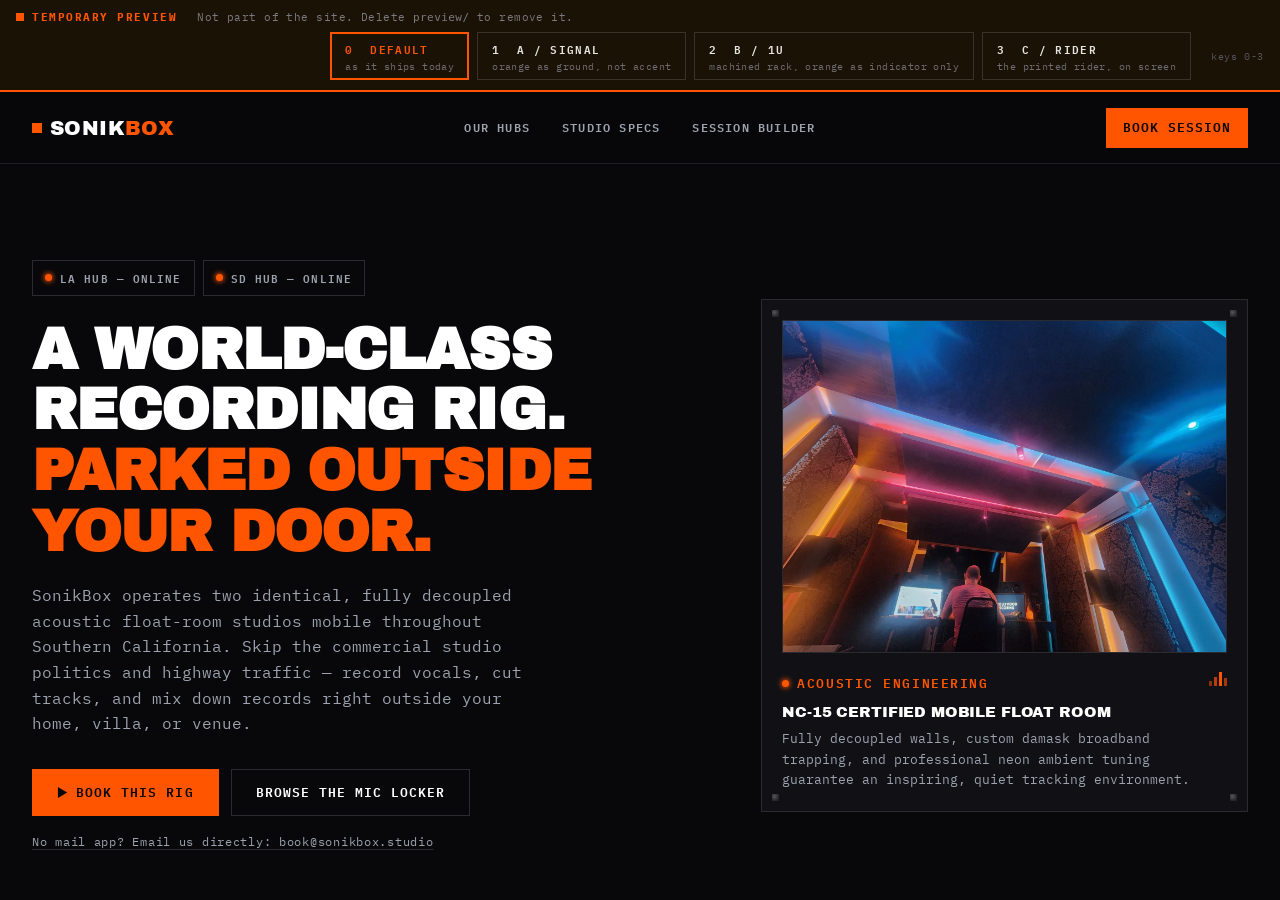
==== preview/index.html @ 2622ce6c "feat: add temporary three-direction visual preview Part two of the polish pass: where the audit foun" ====
<!doctype html>
<html lang="en">
<head>
<meta charset="UTF-8" />
<meta name="viewport" content="width=device-width, initial-scale=1" />
<title>SonikBox — direction preview (temporary)</title>
<meta name="robots" content="noindex, nofollow" />
<meta name="color-scheme" content="dark" />
<link rel="preconnect" href="https://fonts.googleapis.com" />
<link rel="preconnect" href="https://fonts.gstatic.com" crossorigin />
<link href="https://fonts.googleapis.com/css2?family=Archivo+Black&family=IBM+Plex+Mono:wght@400;500;600;700&display=swap" rel="stylesheet" />
<style>
  * { box-sizing: border-box; }
  html, body { height: 100%; }
  body {
    margin: 0;
    background: #08080a;
    color: #9ca3af;
    font-family: "IBM Plex Mono", Consolas, monospace;
    display: flex;
    flex-direction: column;
  }
  .bar {
    flex: 0 0 auto;
    display: flex;
    flex-wrap: wrap;
    align-items: center;
    gap: 8px 20px;
    padding: 10px 16px;
    background: #1b1206;
    border-bottom: 2px solid #ff5500;
  }
  .stamp {
    display: inline-flex;
    align-items: center;
    gap: 8px;
    font-size: 11px;
    font-weight: 700;
    letter-spacing: 0.14em;
    text-transform: uppercase;
    color: #ff5500;
  }
  .stamp::before {
    content: "";
    width: 8px;
    height: 8px;
    background: #ff5500;
  }
  .note { font-size: 11px; letter-spacing: 0.04em; color: #7c7a80; }
  .options { display: flex; flex-wrap: wrap; gap: 8px; margin-left: auto; }
  .opt {
    appearance: none;
    display: inline-flex;
    flex-direction: column;
    gap: 2px;
    min-height: 44px;
    padding: 6px 14px;
    background: transparent;
    border: 1px solid #3a3229;
    border-radius: 0;
    color: #9ca3af;
    font: inherit;
    font-size: 11px;
    letter-spacing: 0.1em;
    text-transform: uppercase;
    text-align: left;
    cursor: pointer;
  }
  .opt b { color: #e8e6e2; font-weight: 600; letter-spacing: 0.12em; }
  .opt span { font-size: 10px; letter-spacing: 0.04em; text-transform: none; color: #6f6d73; }
  .opt:hover { border-color: #b33c00; }
  .opt[aria-pressed="true"] { border-color: #ff5500; box-shadow: inset 0 0 0 1px #ff5500; }
  .opt[aria-pressed="true"] b { color: #ff5500; }
  .opt:focus-visible { outline: 2px solid #ff5500; outline-offset: 2px; }
  .kbd { font-size: 10px; color: #55535a; letter-spacing: 0.06em; }
  iframe { flex: 1 1 auto; width: 100%; border: 0; display: block; background: #08080a; }
  @media (max-width: 700px) {
    .options { margin-left: 0; width: 100%; }
    .opt { flex: 1 1 auto; }
  }
</style>
</head>
<body>

<div class="bar">
  <span class="stamp">Temporary preview</span>
  <span class="note">Not part of the site. Delete <code>preview/</code> to remove it.</span>
  <div class="options" id="options" role="group" aria-label="Visual direction"></div>
  <span class="kbd">keys 0-3</span>
</div>

<iframe id="stage" title="SonikBox site preview" src="../index.html"></iframe>

<script>
(function () {
  "use strict";

  var DIRECTIONS = [
    { key: "default", label: "Default", blurb: "as it ships today" },
    { key: "signal", label: "A / Signal", blurb: "orange as ground, not accent" },
    { key: "1u", label: "B / 1U", blurb: "machined rack, orange as indicator only" },
    { key: "rider", label: "C / Rider", blurb: "the printed rider, on screen" }
  ];

  var stage = document.getElementById("stage");
  var options = document.getElementById("options");
  var current = fromHash();

  function fromHash() {
    var want = (location.hash || "").replace("#", "");
    for (var i = 0; i < DIRECTIONS.length; i++) {
      if (DIRECTIONS[i].key === want) { return want; }
    }
    return "default";
  }

  // Same-origin, so the direction sheet is appended straight into the framed
  // document. The site's own files are never touched.
  function apply() {
    var doc = stage.contentDocument;
    if (!doc || !doc.head) { return; }
    var link = doc.getElementById("preview-direction");
    if (current === "default") {
      if (link) { link.remove(); }
    } else {
      if (!link) {
        link = doc.createElement("link");
        link.id = "preview-direction";
        link.rel = "stylesheet";
        doc.head.appendChild(link);
      }
      // Cache-bust: these sheets are edited live while the captain watches.
      link.setAttribute("href", "preview/direction-" + current + ".css?t=" + Date.now());
    }
    [].forEach.call(options.children, function (btn) {
      btn.setAttribute("aria-pressed", String(btn.dataset.key === current));
    });
  }

  DIRECTIONS.forEach(function (d, i) {
    var btn = document.createElement("button");
    btn.type = "button";
    btn.className = "opt";
    btn.dataset.key = d.key;
    btn.innerHTML = "<b>" + i + " &nbsp;" + d.label + "</b><span>" + d.blurb + "</span>";
    btn.addEventListener("click", function () {
      current = d.key;
      history.replaceState(null, "", "#" + d.key);
      apply();
    });
    options.appendChild(btn);
  });

  stage.addEventListener("load", apply);
  window.addEventListener("hashchange", function () { current = fromHash(); apply(); });
  document.addEventListener("keydown", function (e) {
    var i = "0123".indexOf(e.key);
    if (i >= 0 && !e.metaKey && !e.ctrlKey && !e.altKey) {
      current = DIRECTIONS[i].key;
      history.replaceState(null, "", "#" + current);
      apply();
    }
  });
  apply();
})();
</script>
</body>
</html>
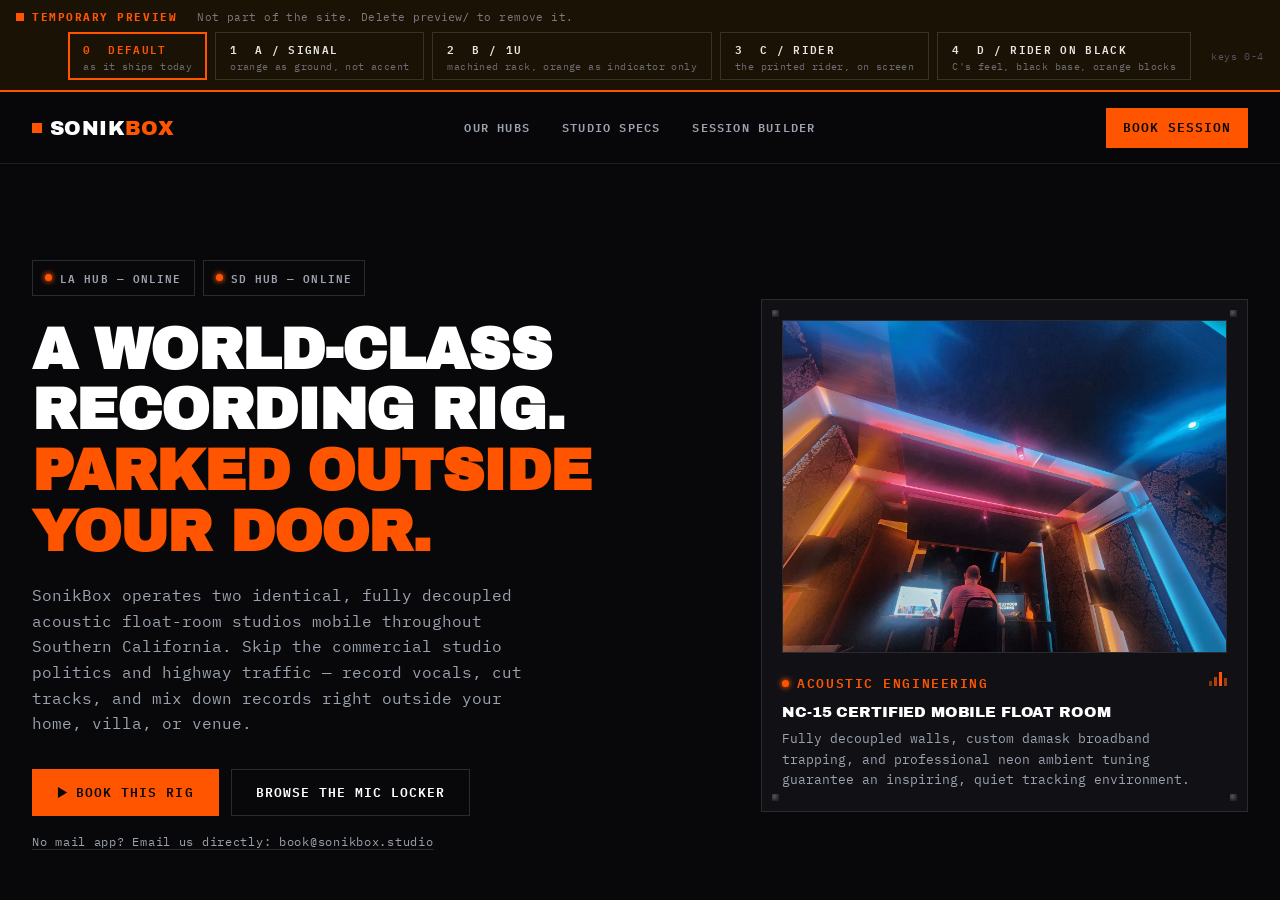
==== commit 9dab65fc: "feat: add D / Rider on black preview direction The captain chose C's feel but wants the black base a" ====
--- a/preview/index.html
+++ b/preview/index.html
@@ -86,7 +86,7 @@
   <span class="stamp">Temporary preview</span>
   <span class="note">Not part of the site. Delete <code>preview/</code> to remove it.</span>
   <div class="options" id="options" role="group" aria-label="Visual direction"></div>
-  <span class="kbd">keys 0-3</span>
+  <span class="kbd">keys 0-4</span>
 </div>
 
 <iframe id="stage" title="SonikBox site preview" src="../index.html"></iframe>
@@ -99,7 +99,8 @@
     { key: "default", label: "Default", blurb: "as it ships today" },
     { key: "signal", label: "A / Signal", blurb: "orange as ground, not accent" },
     { key: "1u", label: "B / 1U", blurb: "machined rack, orange as indicator only" },
-    { key: "rider", label: "C / Rider", blurb: "the printed rider, on screen" }
+    { key: "rider", label: "C / Rider", blurb: "the printed rider, on screen" },
+    { key: "rider-black", label: "D / Rider on black", blurb: "C's feel, black base, orange blocks" }
   ];
 
   var stage = document.getElementById("stage");
@@ -118,7 +119,11 @@
   // document. The site's own files are never touched.
   function apply() {
     var doc = stage.contentDocument;
-    if (!doc || !doc.head) { return; }
+    // Before the framed document commits, contentDocument is the initial
+    // about:blank, which inherits THIS page's base URL. Injecting there both
+    // resolves the sheet against /preview/ (a 404) and gets thrown away a
+    // moment later, so wait for the real document.
+    if (!doc || !doc.head || doc.URL === "about:blank") { return; }
     var link = doc.getElementById("preview-direction");
     if (current === "default") {
       if (link) { link.remove(); }
@@ -129,8 +134,10 @@
         link.rel = "stylesheet";
         doc.head.appendChild(link);
       }
-      // Cache-bust: these sheets are edited live while the captain watches.
-      link.setAttribute("href", "preview/direction-" + current + ".css?t=" + Date.now());
+      // Resolved against this page rather than the framed one, so it is correct
+      // wherever the directory is mounted. Cache-busted because these sheets
+      // are edited live while the captain watches.
+      link.setAttribute("href", new URL("direction-" + current + ".css?t=" + Date.now(), location.href).href);
     }
     [].forEach.call(options.children, function (btn) {
       btn.setAttribute("aria-pressed", String(btn.dataset.key === current));
@@ -154,7 +161,7 @@
   stage.addEventListener("load", apply);
   window.addEventListener("hashchange", function () { current = fromHash(); apply(); });
   document.addEventListener("keydown", function (e) {
-    var i = "0123".indexOf(e.key);
+    var i = "01234".indexOf(e.key);
     if (i >= 0 && !e.metaKey && !e.ctrlKey && !e.altKey) {
       current = DIRECTIONS[i].key;
       history.replaceState(null, "", "#" + current);
